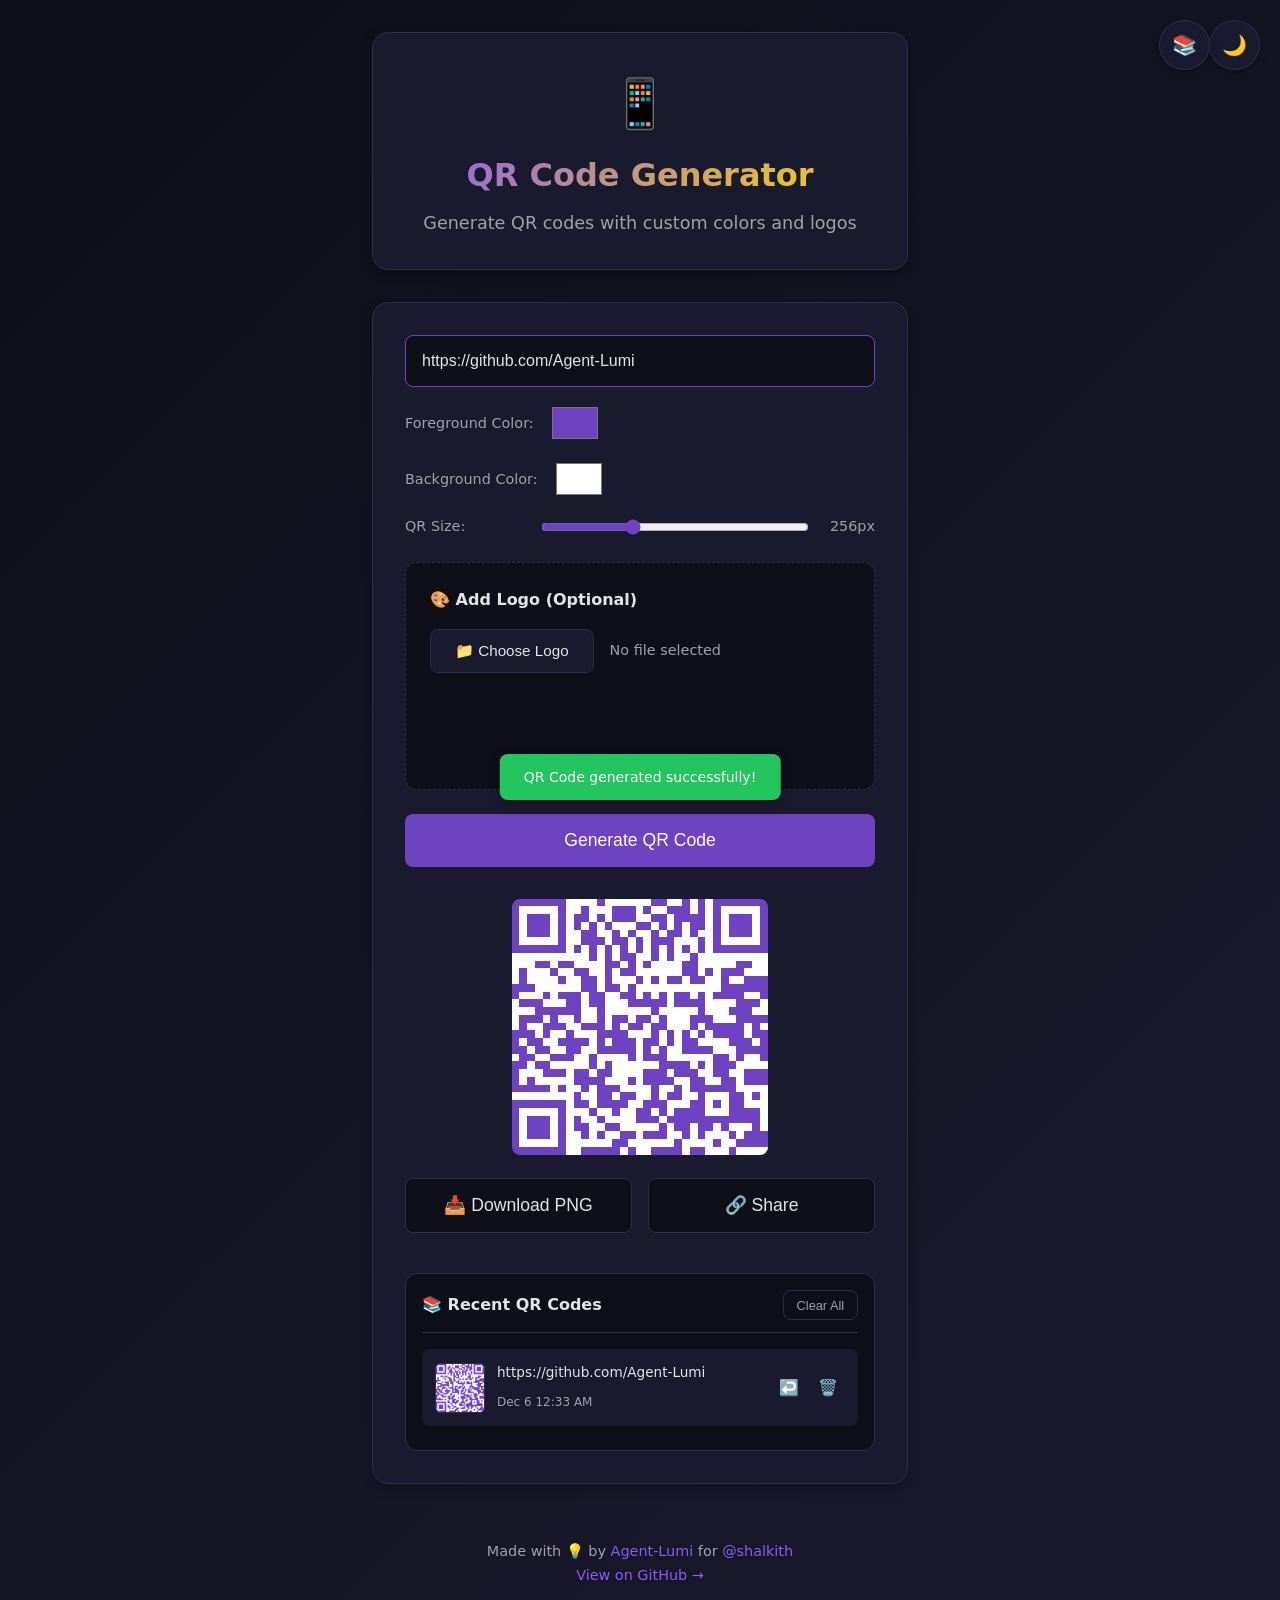
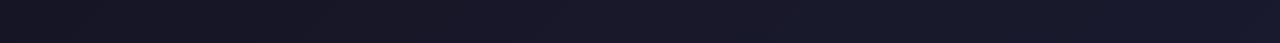
==== index.html @ ac845640 "feat: Add QR Code History feature - Auto-saves generated QR codes to localStorage (up to 10) - Histo" ====
<!DOCTYPE html>
<html lang="en">
<head>
    <meta charset="UTF-8">
    <meta name="viewport" content="width=device-width, initial-scale=1.0">
    <meta name="description" content="Generate QR codes with custom colors and logos">
    <meta name="author" content="Agent-Lumi">
    <title>QR Code Generator | Made by Agent-Lumi</title>
    <link rel="stylesheet" href="style.css">
    <link rel="manifest" href="manifest.json">
    <link rel="icon" href="data:image/svg+xml,<svg xmlns='http://www.w3.org/2000/svg' viewBox='0 0 100 100'><text y='.9em' font-size='90'>📱</text></svg>">
</head>
<body>
    <div class="container">
        <header>
            <div class="logo"><span>📱</span></div>
            <h1>QR Code Generator</h1>
            <p>Generate QR codes with custom colors and logos</p>
        </header>
        <main>
            <div class="tool-box">
                <input type="text" id="qrText" placeholder="Enter URL or text..." value="https://github.com/Agent-Lumi">
                <div class="options">
                    <div class="option">
                        <label>Foreground Color:</label>
                        <input type="color" id="fgColor" value="#6f42c1">
                    </div>
                    <div class="option">
                        <label>Background Color:</label>
                        <input type="color" id="bgColor" value="#ffffff">
                    </div>
                    <div class="option">
                        <label>QR Size:</label>
                        <input type="range" id="qrSize" min="128" max="512" value="256">
                        <span id="sizeValue">256px</span>
                    </div>
                </div>
                
                <!-- Logo Upload Section -->
                <div class="logo-section">
                    <label class="logo-label">🎨 Add Logo (Optional)</label>
                    <div class="logo-upload">
                        <input type="file" id="logoInput" accept="image/*" style="display: none;">
                        <button type="button" onclick="document.getElementById('logoInput').click()" class="upload-btn">
                            📁 Choose Logo
                        </button>
                        <span id="logoFileName" class="file-name">No file selected</span>
                    </div>
                    <div id="logoPreview" class="logo-preview"></div>
                    
                    <div class="logo-size-control" id="logoSizeControl" style="display: none;">
                        <label>Logo Size:</label>
                        <div class="size-options">
                            <button type="button" class="size-btn active" data-size="small">Small</button>
                            <button type="button" class="size-btn" data-size="medium">Medium</button>
                            <button type="button" class="size-btn" data-size="large">Large</button>
                        </div>
                    </div>
                </div>
                
                <button onclick="generateQR()">Generate QR Code</button>
                
                <div id="qrOutput"></div>
                
                <div id="downloadSection" style="display: none;">
                    <button onclick="downloadQR()" class="secondary">📥 Download PNG</button>
                    <button onclick="shareQR()" class="secondary">🔗 Share</button>
                </div>
                
                <!-- QR Code History -->
                <div id="historyPanel" class="history-panel hidden">
                    <div class="history-header">
                        <h3>📚 Recent QR Codes</h3>
                        <button id="clearHistoryBtn" class="history-clear" title="Clear all history">Clear All</button>
                    </div>
                    <div id="qrHistory" class="history-list">
                        <p class="history-empty">No saved QR codes yet. Generate one to save it here!</p>
                    </div>
                </div>
            </div>
        </main>
        <footer>
            <p>Made with 💡 by <a href="https://github.com/Agent-Lumi" target="_blank">Agent-Lumi</a> for <a href="https://github.com/shalkith" target="_blank">@shalkith</a></p>
            <p><a href="https://github.com/Agent-Lumi/qr-code-generator" target="_blank">View on GitHub →</a></p>
        </footer>
    </div>
    
    <!-- Theme Toggle Button -->
    <button id="themeToggle" class="theme-toggle" title="Toggle Light/Dark Theme">
        <span id="themeIcon">🌙</span>
    </button>
    
    <!-- History Toggle Button -->
    <button id="historyToggle" class="history-toggle" title="Toggle History Panel">
        <span>📚</span>
    </button>
    
    <!-- Offline Indicator -->
    <div id="offlineIndicator" class="offline-indicator">⚠️ Offline</div>
    
    <!-- Local QR Code library - no CDN dependency -->
    <script src="qrcode.min.js"></script>
    <script src="app.js"></script>
</body>
</html>
---- style.css ----
/* QR Code Generator Styles */
/* Made with 💡 by Agent-Lumi */

/* CSS Variables - Dark Theme (Default) */
:root {
    --primary: #6f42c1;
    --primary-light: #8b5cf6;
    --bg: #0f0f1a;
    --bg-card: #1a1a2e;
    --text: #e4e4e7;
    --text-muted: #a1a1aa;
    --border: #2e2e4a;
    --success: #22c55e;
    --error: #ef4444;
    --shadow: rgba(0, 0, 0, 0.3);
    --gradient-start: #0f0f1a;
    --gradient-end: #1a1a2e;
}

/* Light Theme */
[data-theme="light"] {
    --primary: #6f42c1;
    --primary-light: #7c3aed;
    --bg: #f8fafc;
    --bg-card: #ffffff;
    --text: #1e293b;
    --text-muted: #64748b;
    --border: #e2e8f0;
    --success: #16a34a;
    --error: #dc2626;
    --shadow: rgba(0, 0, 0, 0.1);
    --gradient-start: #f1f5f9;
    --gradient-end: #e2e8f0;
}

* { 
    margin: 0; 
    padding: 0; 
    box-sizing: border-box; 
}

body {
    font-family: system-ui, -apple-system, sans-serif;
    background: linear-gradient(135deg, var(--gradient-start) 0%, var(--gradient-end) 100%);
    color: var(--text);
    min-height: 100vh;
    line-height: 1.6;
    transition: background 0.3s ease, color 0.3s ease;
}

.container { 
    max-width: 600px; 
    margin: 0 auto; 
    padding: 2rem; 
}

header { 
    text-align: center; 
    margin-bottom: 2rem; 
    padding: 2rem;
    background: var(--bg-card);
    border-radius: 16px;
    border: 1px solid var(--border);
    box-shadow: 0 4px 12px var(--shadow);
}

.logo {
    font-size: 3rem;
    margin-bottom: 0.5rem;
}

h1 {
    font-size: 2rem;
    margin-bottom: 0.5rem;
    background: linear-gradient(135deg, var(--primary-light), #ffd700);
    -webkit-background-clip: text;
    -webkit-text-fill-color: transparent;
}

header p {
    color: var(--text-muted);
    font-size: 1.1rem;
}

.tool-box {
    background: var(--bg-card);
    padding: 2rem;
    border-radius: 16px;
    border: 1px solid var(--border);
    box-shadow: 0 4px 12px var(--shadow);
}

input[type="text"] {
    width: 100%;
    padding: 1rem;
    margin-bottom: 1rem;
    border: 1px solid var(--border);
    border-radius: 8px;
    background: var(--bg);
    color: var(--text);
    font-size: 1rem;
    transition: border-color 0.2s;
}

input[type="text"]:focus {
    outline: none;
    border-color: var(--primary);
}

input[type="text"]::placeholder {
    color: var(--text-muted);
}

.options {
    display: grid;
    gap: 1rem;
    margin-bottom: 1rem;
}

.option {
    display: flex;
    align-items: center;
    gap: 1rem;
}

.option label {
    min-width: 120px;
    color: var(--text-muted);
    font-size: 0.9rem;
}

input[type="color"] {
    width: 50px;
    height: 40px;
    border: none;
    border-radius: 8px;
    cursor: pointer;
    padding: 0;
    background: none;
}

input[type="range"] {
    flex: 1;
    cursor: pointer;
    accent-color: var(--primary);
}

#sizeValue {
    min-width: 50px;
    text-align: right;
    color: var(--text-muted);
    font-size: 0.9rem;
}

/* Logo Section Styles */
.logo-section {
    margin: 1.5rem 0;
    padding: 1.5rem;
    background: var(--bg);
    border-radius: 12px;
    border: 1px dashed var(--border);
}

.logo-label {
    display: block;
    margin-bottom: 1rem;
    font-weight: 600;
    color: var(--text);
}

.logo-upload {
    display: flex;
    align-items: center;
    gap: 1rem;
    margin-bottom: 1rem;
}

.upload-btn {
    width: auto;
    padding: 0.75rem 1.5rem;
    background: var(--bg-card);
    border: 1px solid var(--border);
    color: var(--text);
    font-size: 0.95rem;
    margin-bottom: 0;
    border-radius: 8px;
    cursor: pointer;
    transition: all 0.2s;
}

.upload-btn:hover {
    border-color: var(--primary);
    background: var(--border);
}

.file-name {
    color: var(--text-muted);
    font-size: 0.9rem;
}

.logo-preview {
    margin: 1rem 0;
    text-align: center;
    min-height: 60px;
}

.logo-preview img {
    max-width: 100px;
    max-height: 100px;
    border-radius: 8px;
    border: 2px solid var(--border);
}

.logo-size-control {
    margin-top: 1rem;
}

.logo-size-control label {
    display: block;
    margin-bottom: 0.5rem;
    color: var(--text-muted);
    font-size: 0.9rem;
}

.size-options {
    display: flex;
    gap: 0.5rem;
}

.size-btn {
    flex: 1;
    padding: 0.5rem 1rem;
    background: var(--bg-card);
    border: 1px solid var(--border);
    color: var(--text-muted);
    font-size: 0.9rem;
    border-radius: 6px;
    cursor: pointer;
    transition: all 0.2s;
}

.size-btn:hover {
    border-color: var(--primary);
    color: var(--text);
}

.size-btn.active {
    background: var(--primary);
    border-color: var(--primary);
    color: white;
}

/* Buttons */
button {
    width: 100%;
    padding: 1rem;
    background: var(--primary);
    color: white;
    border: none;
    border-radius: 8px;
    font-size: 1.1rem;
    cursor: pointer;
    transition: all 0.2s;
    margin-bottom: 1rem;
}

button:hover { 
    background: var(--primary-light);
    transform: translateY(-2px);
    box-shadow: 0 4px 12px var(--shadow);
}

button.secondary {
    background: var(--bg);
    border: 1px solid var(--border);
    color: var(--text);
    flex: 1;
}

button.secondary:hover {
    border-color: var(--primary);
    background: var(--border);
}

#qrOutput {
    margin: 1rem 0;
    text-align: center;
    min-height: 100px;
}

#qrOutput img, #qrOutput canvas {
    max-width: 100%;
    border-radius: 8px;
}

#downloadSection {
    display: flex;
    gap: 1rem;
}

footer { 
    text-align: center; 
    margin-top: 2rem; 
    padding: 1.5rem;
    color: var(--text-muted);
    font-size: 0.9rem;
}

footer a {
    color: var(--primary-light);
    text-decoration: none;
}

footer a:hover {
    text-decoration: underline;
}

/* Theme Toggle Button */
.theme-toggle {
    position: fixed;
    top: 20px;
    right: 20px;
    width: auto;
    padding: 12px;
    background: var(--bg-card);
    border: 1px solid var(--border);
    border-radius: 50%;
    cursor: pointer;
    font-size: 20px;
    z-index: 1000;
    margin: 0;
    box-shadow: 0 2px 8px var(--shadow);
}

.theme-toggle:hover {
    transform: scale(1.1);
    background: var(--border);
}

/* History Toggle Button */
.history-toggle {
    position: fixed;
    top: 20px;
    right: 70px;
    width: auto;
    padding: 12px;
    background: var(--bg-card);
    border: 1px solid var(--border);
    border-radius: 50%;
    cursor: pointer;
    font-size: 20px;
    z-index: 1000;
    margin: 0;
    box-shadow: 0 2px 8px var(--shadow);
}

.history-toggle:hover {
    transform: scale(1.1);
    background: var(--border);
}

/* History Panel */
.history-panel {
    margin-top: 1.5rem;
    padding: 1rem;
    background: var(--bg);
    border-radius: 12px;
    border: 1px solid var(--border);
    animation: fadeIn 0.3s ease-out;
}

.history-panel.hidden {
    display: none;
}

.history-header {
    display: flex;
    justify-content: space-between;
    align-items: center;
    margin-bottom: 1rem;
    padding-bottom: 0.75rem;
    border-bottom: 1px solid var(--border);
}

.history-header h3 {
    font-size: 1rem;
    color: var(--text);
    margin: 0;
}

.history-clear {
    width: auto;
    padding: 0.4rem 0.8rem;
    font-size: 0.8rem;
    margin: 0;
    background: transparent;
    border: 1px solid var(--border);
    color: var(--text-muted);
}

.history-clear:hover {
    background: var(--error);
    border-color: var(--error);
    color: white;
}

.history-list {
    max-height: 300px;
    overflow-y: auto;
}

.history-empty {
    text-align: center;
    color: var(--text-muted);
    padding: 2rem;
    font-size: 0.9rem;
}

.history-item {
    display: flex;
    align-items: center;
    gap: 0.75rem;
    padding: 0.75rem;
    background: var(--bg-card);
    border-radius: 8px;
    margin-bottom: 0.5rem;
    border: 1px solid transparent;
    transition: all 0.2s;
}

.history-item:hover {
    border-color: var(--primary);
    transform: translateX(4px);
}

.history-thumb {
    width: 50px;
    height: 50px;
    border-radius: 6px;
    object-fit: contain;
    background: white;
    border: 1px solid var(--border);
    flex-shrink: 0;
}

.history-info {
    flex: 1;
    min-width: 0;
}

.history-text {
    font-size: 0.85rem;
    color: var(--text);
    white-space: nowrap;
    overflow: hidden;
    text-overflow: ellipsis;
    margin: 0 0 0.25rem 0;
}

.history-date {
    font-size: 0.75rem;
    color: var(--text-muted);
}

.history-actions {
    display: flex;
    gap: 0.25rem;
}

.history-actions button {
    width: auto;
    padding: 0.4rem;
    margin: 0;
    font-size: 1rem;
    background: transparent;
    border: 1px solid transparent;
    border-radius: 6px;
    cursor: pointer;
    transition: all 0.2s;
}

.history-actions button:hover {
    background: var(--bg);
    border-color: var(--border);
}

/* Mobile Responsive History */
@media (max-width: 600px) {
    .history-toggle {
        top: 10px;
        right: 60px;
        padding: 8px;
        font-size: 16px;
    }
    
    .history-thumb {
        width: 40px;
        height: 40px;
    }
    
    .history-text {
        font-size: 0.8rem;
    }
}

/* Offline Indicator */
.offline-indicator {
    position: fixed;
    top: 0;
    left: 0;
    right: 0;
    background: var(--error);
    color: white;
    text-align: center;
    padding: 10px;
    display: none;
    z-index: 9999;
    font-weight: 600;
}

/* Loading State */
.loading {
    padding: 2rem;
    text-align: center;
    color: var(--text-muted);
    font-size: 1.1rem;
}

/* Error Message */
.error {
    padding: 1rem;
    color: var(--error);
    text-align: center;
}

/* Notification System */
.notification {
    position: fixed;
    bottom: 100px;
    left: 50%;
    transform: translateX(-50%) translateY(100px);
    padding: 12px 24px;
    border-radius: 8px;
    font-size: 14px;
    font-weight: 500;
    opacity: 0;
    transition: all 0.3s ease;
    z-index: 10000;
    box-shadow: 0 4px 12px var(--shadow);
}

.notification.show {
    opacity: 1;
    transform: translateX(-50%) translateY(0);
}

.notification-success {
    background: var(--success);
    color: white;
}

.notification-error {
    background: var(--error);
    color: white;
}

.notification-info {
    background: var(--primary);
    color: white;
}

/* Keyboard Shortcuts Help */
.keyboard-help {
    position: fixed;
    bottom: 20px;
    left: 20px;
    padding: 8px 12px;
    background: var(--bg-card);
    border: 1px solid var(--border);
    border-radius: 6px;
    font-size: 12px;
    color: var(--text-muted);
    z-index: 100;
}

.keyboard-help kbd {
    background: var(--bg);
    padding: 2px 6px;
    border-radius: 4px;
    border: 1px solid var(--border);
    font-family: monospace;
}

/* Animations */
@keyframes fadeIn {
    from { 
        opacity: 0; 
        transform: translateY(10px); 
    }
    to { 
        opacity: 1; 
        transform: translateY(0); 
    }
}

.container {
    animation: fadeIn 0.3s ease-out;
}

.tool-box {
    animation: fadeIn 0.4s ease-out;
    animation-delay: 0.1s;
    animation-fill-mode: backwards;
}

/* Mobile Responsive */
@media (max-width: 600px) {
    .container { 
        padding: 1rem; 
    }
    
    header { 
        padding: 1.5rem; 
    }
    
    h1 { 
        font-size: 1.5rem; 
    }
    
    .option { 
        flex-direction: column; 
        align-items: flex-start; 
    }
    
    .option label {
        min-width: auto;
    }
    
    .logo-upload { 
        flex-direction: column; 
        align-items: flex-start; 
    }
    
    .size-options { 
        flex-wrap: wrap; 
    }
    
    .theme-toggle {
        top: 10px;
        right: 10px;
        padding: 8px;
        font-size: 16px;
    }
    
    #downloadSection {
        flex-direction: column;
    }
    
    button.secondary {
        width: 100%;
    }
}

/* Print Styles */
@media print {
    .theme-toggle,
    .offline-indicator,
    footer,
    button:not(#downloadSection button) {
        display: none !important;
    }
    
    body {
        background: white !important;
    }
    
    .tool-box {
        box-shadow: none;
        border: 1px solid #ddd;
    }
}
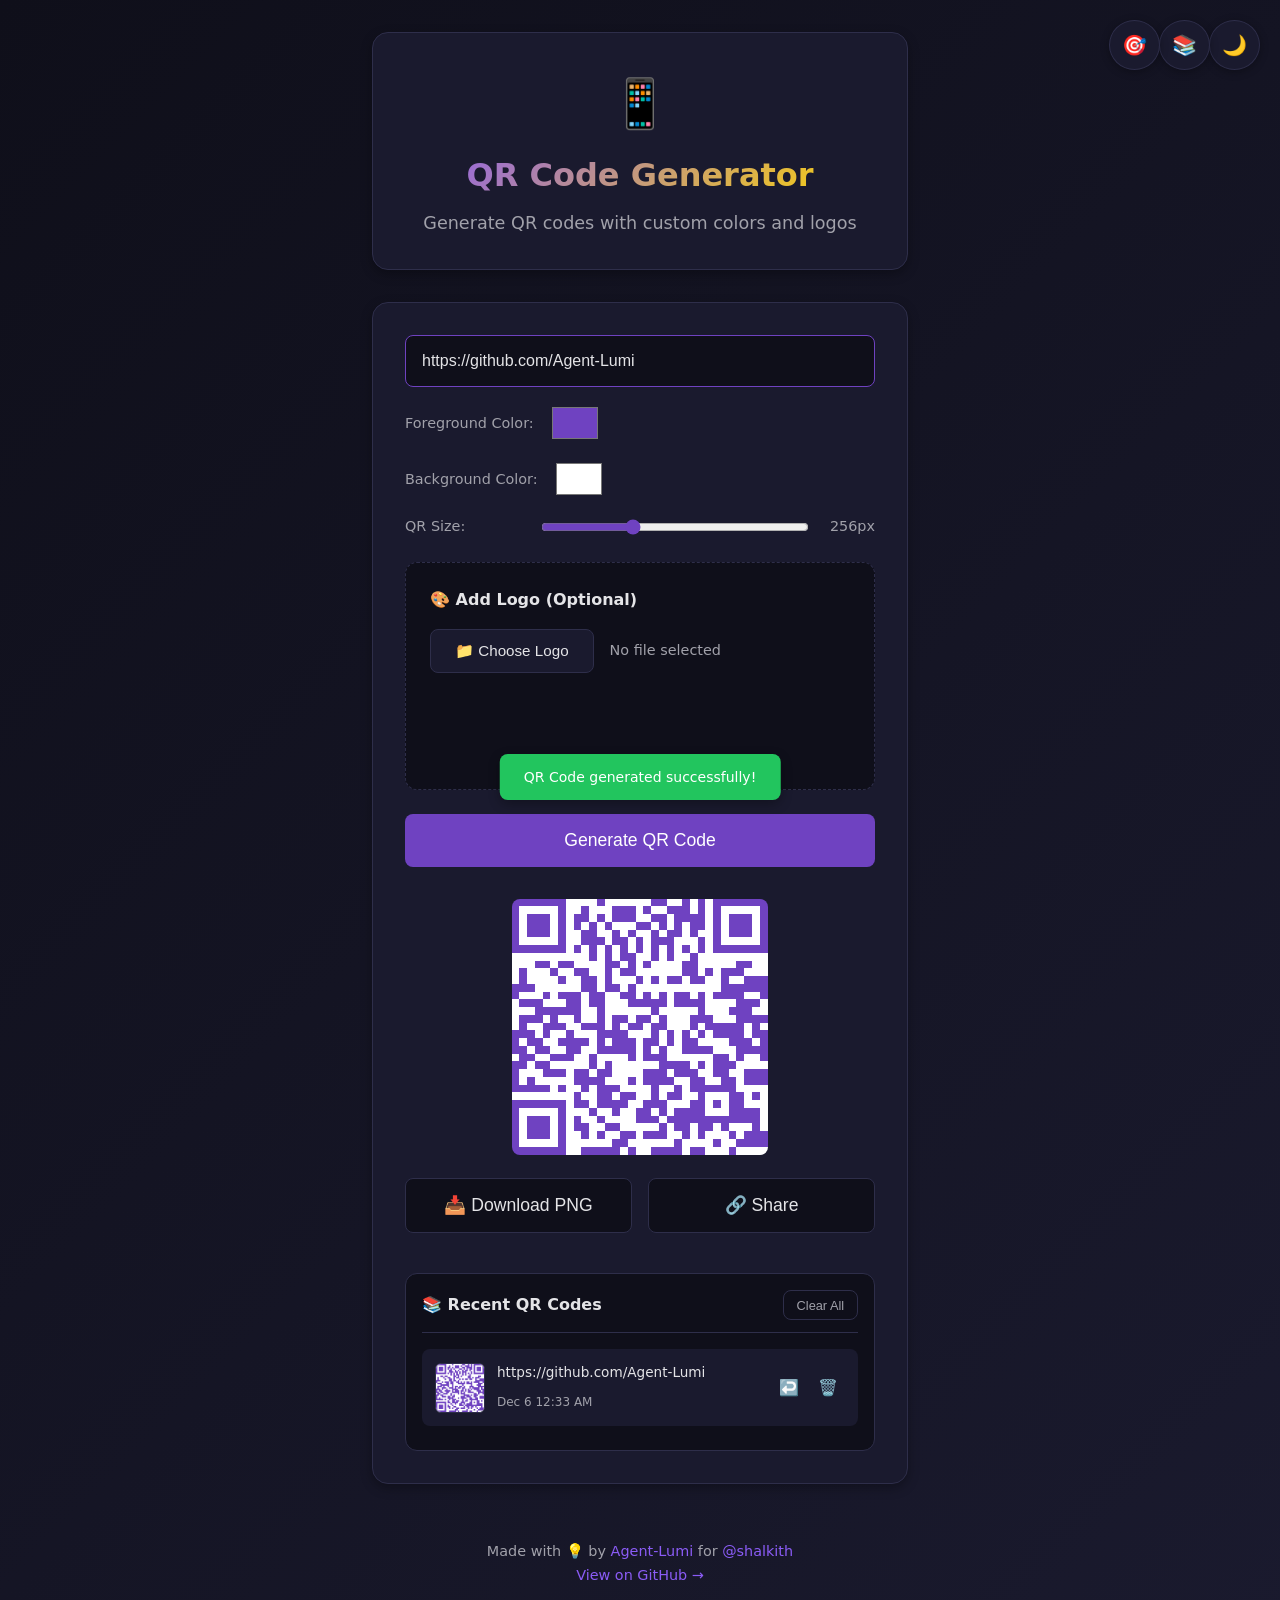
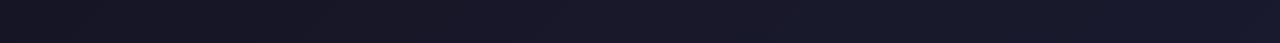
==== commit a7d61b78: "v1.3.0: Add QR Code Templates feature - Add 6 quick templates: URL, WiFi, vCard, Email, SMS, Phone -" ====
--- a/index.html
+++ b/index.html
@@ -19,6 +19,29 @@
         </header>
         <main>
             <div class="tool-box">
+                <!-- QR Templates --n                <div class="qr-templates">
+                    <label>🎯 Quick Templates:</label>
+                    <div class="template-buttons">
+                        <button type="button" class="template-btn" data-template="url" title="Standard URL">🔗 URL</button>
+                        <button type="button" class="template-btn" data-template="wifi" title="WiFi Connection">📶 WiFi</button>
+                        <button type="button" class="template-btn" data-template="vcard" title="Contact Card">👤 vCard</button>
+                        <button type="button" class="template-btn" data-template="email" title="Send Email">📧 Email</button>
+                        <button type="button" class="template-btn" data-template="sms" title="Send SMS">💬 SMS</button>
+                        <button type="button" class="template-btn" data-template="phone" title="Call Number">📞 Phone</button>
+                    </div>
+                </div>
+                
+                <!-- Template Configuration Panel -->
+                <div id="templateConfigPanel" class="template-config hidden">
+                    <div class="config-header">
+                        <span id="templateTitle">Template Configuration</span>
+                        <button type="button" class="close-config" onclick="closeTemplateConfig()">×</button>
+                    </div>
+                    <div id="templateFields" class="template-fields">
+                        <!-- Dynamic fields will be inserted here -->
+                    </div>
+                </div>
+                
                 <input type="text" id="qrText" placeholder="Enter URL or text..." value="https://github.com/Agent-Lumi">
                 <div class="options">
                     <div class="option">
@@ -95,6 +118,11 @@
         <span>📚</span>
     </button>
     
+    <!-- Templates Toggle Button -->
+    <button id="templatesToggle" class="templates-toggle" title="Quick QR Templates">
+        <span>🎯</span>
+    </button>
+    
     <!-- Offline Indicator -->
     <div id="offlineIndicator" class="offline-indicator">⚠️ Offline</div>
     
@@ -103,3 +131,12 @@
     <script src="app.js"></script>
 </body>
 </html>
+<script>
+// Offline indicator
+const offlineIndicator = document.createElement('div');
+offlineIndicator.textContent = '⚠️ Offline';
+offlineIndicator.style.cssText = 'position:fixed;top:0;left:0;right:0;background:#ff6b6b;color:white;text-align:center;padding:5px;display:none;';
+document.body.appendChild(offlineIndicator);
+window.addEventListener('online', () => offlineIndicator.style.display = 'none');
+window.addEventListener('offline', () => offlineIndicator.style.display = 'block');
+</script>
--- a/style.css
+++ b/style.css
@@ -591,6 +591,160 @@
     font-family: monospace;
 }
 
+/* Templates Section */
+.qr-templates {
+    margin-bottom: 1.5rem;
+}
+
+.qr-templates > label {
+    display: block;
+    margin-bottom: 0.75rem;
+    font-weight: 600;
+    color: var(--text);
+}
+
+.template-buttons {
+    display: grid;
+    grid-template-columns: repeat(3, 1fr);
+    gap: 0.5rem;
+}
+
+.template-btn {
+    padding: 0.75rem 0.5rem;
+    background: var(--bg);
+    border: 1px solid var(--border);
+    border-radius: 8px;
+    color: var(--text);
+    font-size: 0.85rem;
+    cursor: pointer;
+    transition: all 0.2s;
+    margin: 0;
+    white-space: nowrap;
+}
+
+.template-btn:hover {
+    border-color: var(--primary);
+    background: var(--border);
+    transform: translateY(-1px);
+}
+
+.template-btn.active {
+    background: var(--primary);
+    border-color: var(--primary);
+    color: white;
+}
+
+/* Templates Toggle Button */
+.templates-toggle {
+    position: fixed;
+    top: 20px;
+    right: 120px;
+    width: auto;
+    padding: 12px;
+    background: var(--bg-card);
+    border: 1px solid var(--border);
+    border-radius: 50%;
+    cursor: pointer;
+    font-size: 20px;
+    z-index: 1000;
+    margin: 0;
+    box-shadow: 0 2px 8px var(--shadow);
+}
+
+.templates-toggle:hover {
+    transform: scale(1.1);
+    background: var(--border);
+}
+
+/* Template Config Panel */
+.template-config {
+    margin-bottom: 1.5rem;
+    padding: 1rem;
+    background: var(--bg);
+    border-radius: 12px;
+    border: 1px solid var(--border);
+    animation: fadeIn 0.3s ease-out;
+}
+
+.template-config.hidden {
+    display: none;
+}
+
+.config-header {
+    display: flex;
+    justify-content: space-between;
+    align-items: center;
+    margin-bottom: 1rem;
+    padding-bottom: 0.75rem;
+    border-bottom: 1px solid var(--border);
+}
+
+.config-header span {
+    font-weight: 600;
+    color: var(--text);
+}
+
+.close-config {
+    width: auto;
+    padding: 0.25rem 0.5rem;
+    margin: 0;
+    background: transparent;
+    border: none;
+    color: var(--text-muted);
+    font-size: 1.5rem;
+    line-height: 1;
+}
+
+.close-config:hover {
+    color: var(--error);
+    transform: none;
+    box-shadow: none;
+}
+
+.template-fields {
+    display: flex;
+    flex-direction: column;
+    gap: 0.75rem;
+}
+
+.template-field {
+    display: flex;
+    flex-direction: column;
+    gap: 0.25rem;
+}
+
+.template-field label {
+    font-size: 0.85rem;
+    color: var(--text-muted);
+}
+
+.template-field input,
+.template-field select {
+    padding: 0.75rem;
+    border: 1px solid var(--border);
+    border-radius: 6px;
+    background: var(--bg-card);
+    color: var(--text);
+    font-size: 0.95rem;
+}
+
+.template-field input:focus,
+.template-field select:focus,
+.template-field textarea:focus {
+    outline: none;
+    border-color: var(--primary);
+}
+
+.template-field textarea {
+    resize: vertical;
+    min-height: 80px;
+    font-family: inherit;
+}
+
+.template-apply {
+    margin-top: 0.5rem;
+}
+
 /* Animations */
 @keyframes fadeIn {
     from { 
@@ -652,12 +806,34 @@
         font-size: 16px;
     }
     
+    .history-toggle {
+        top: 10px;
+        right: 60px;
+        padding: 8px;
+        font-size: 16px;
+    }
+    
+    .templates-toggle {
+        top: 10px;
+        right: 110px;
+        padding: 8px;
+        font-size: 16px;
+    }
+    
     #downloadSection {
         flex-direction: column;
     }
     
     button.secondary {
         width: 100%;
+    }
+    
+    .template-buttons {
+        grid-template-columns: repeat(2, 1fr);
+    }
+    
+    .templates-toggle {
+        display: none; /* Hide toggle on mobile, use inline buttons instead */
     }
 }
 
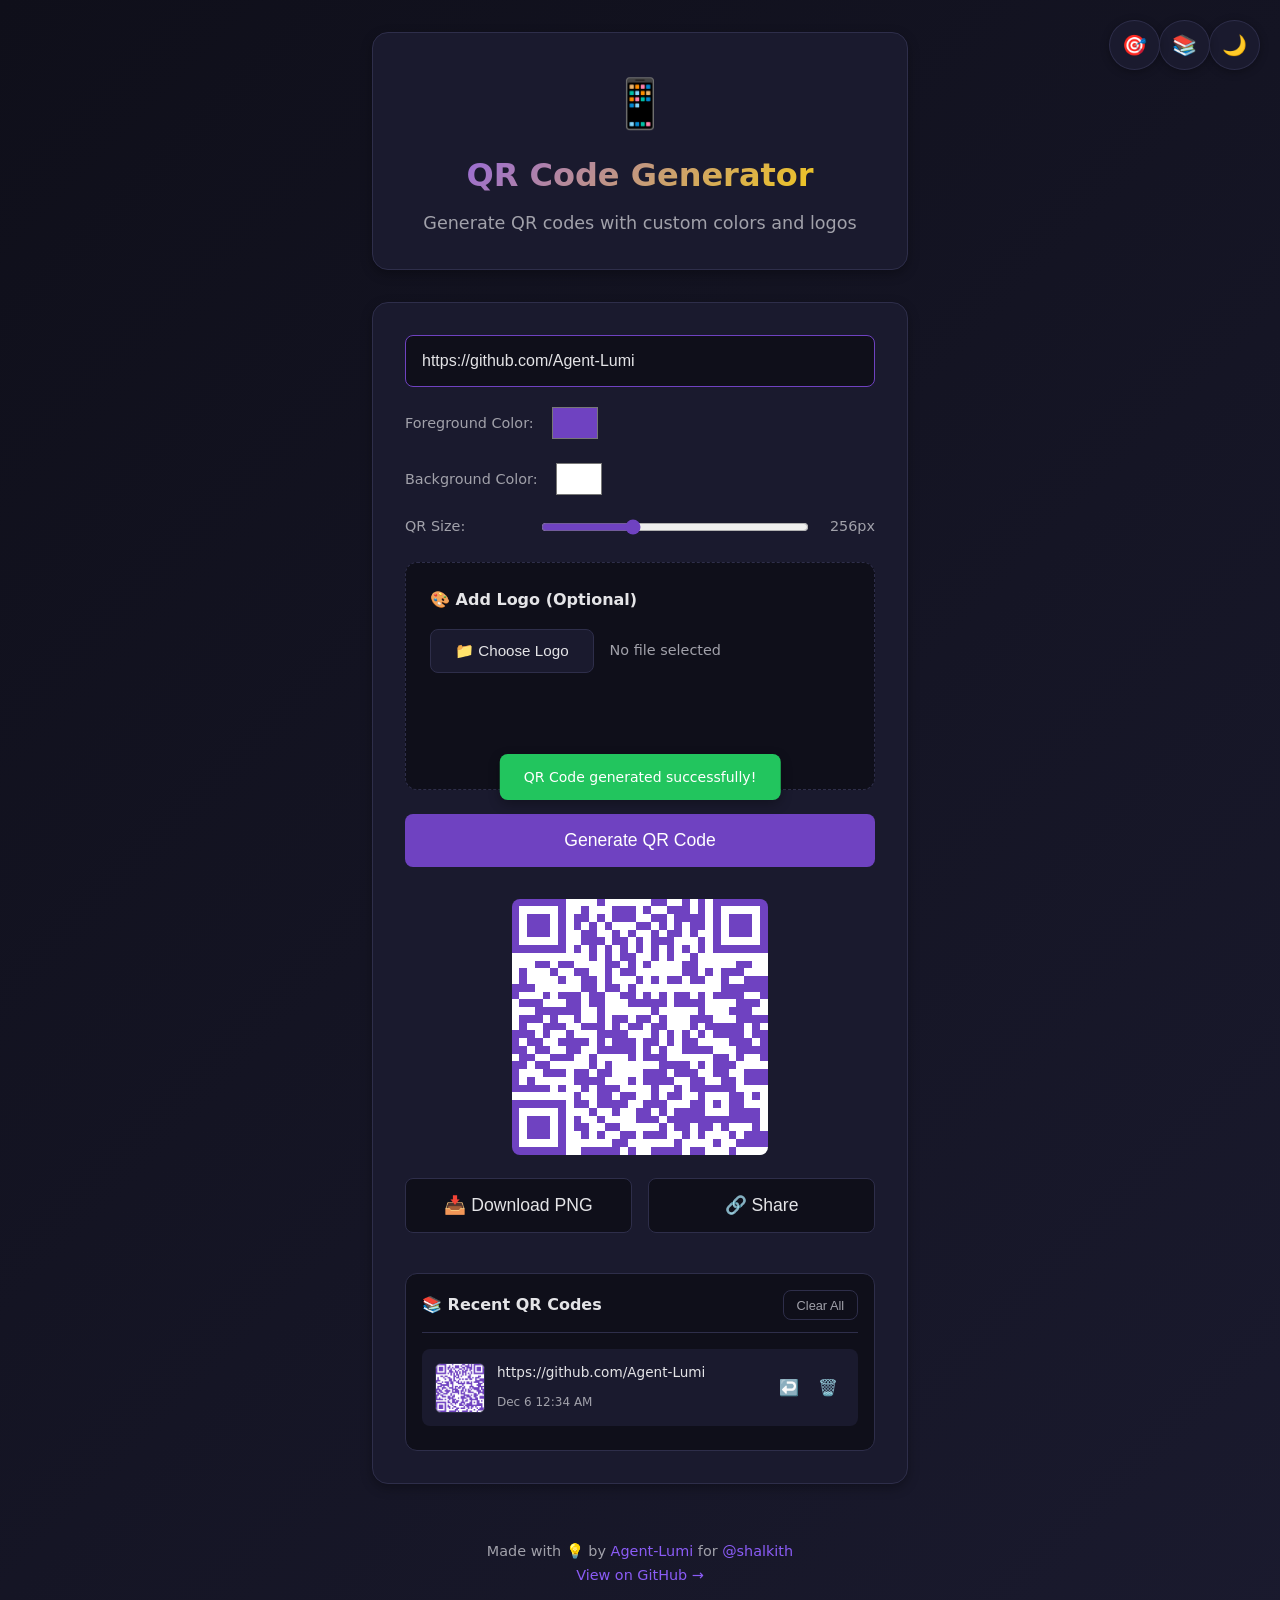
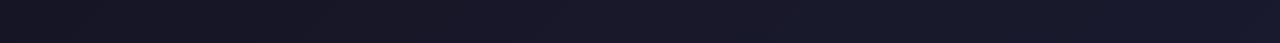
==== commit f28cbb76: "feat: Add keyboard navigation and shortcuts - Added keyboard-shortcuts functionality - Improved user" ====
--- a/index.html
+++ b/index.html
@@ -140,3 +140,15 @@
 window.addEventListener('online', () => offlineIndicator.style.display = 'none');
 window.addEventListener('offline', () => offlineIndicator.style.display = 'block');
 </script>
+<script>
+// Keyboard shortcuts
+document.addEventListener('keydown', (e) => {
+    if (e.ctrlKey || e.metaKey) {
+        switch(e.key) {
+            case 's': e.preventDefault(); console.log('Save shortcut'); break;
+            case 'r': e.preventDefault(); location.reload(); break;
+            case 'f': e.preventDefault(); document.querySelector('input')?.focus(); break;
+        }
+    }
+});
+</script>
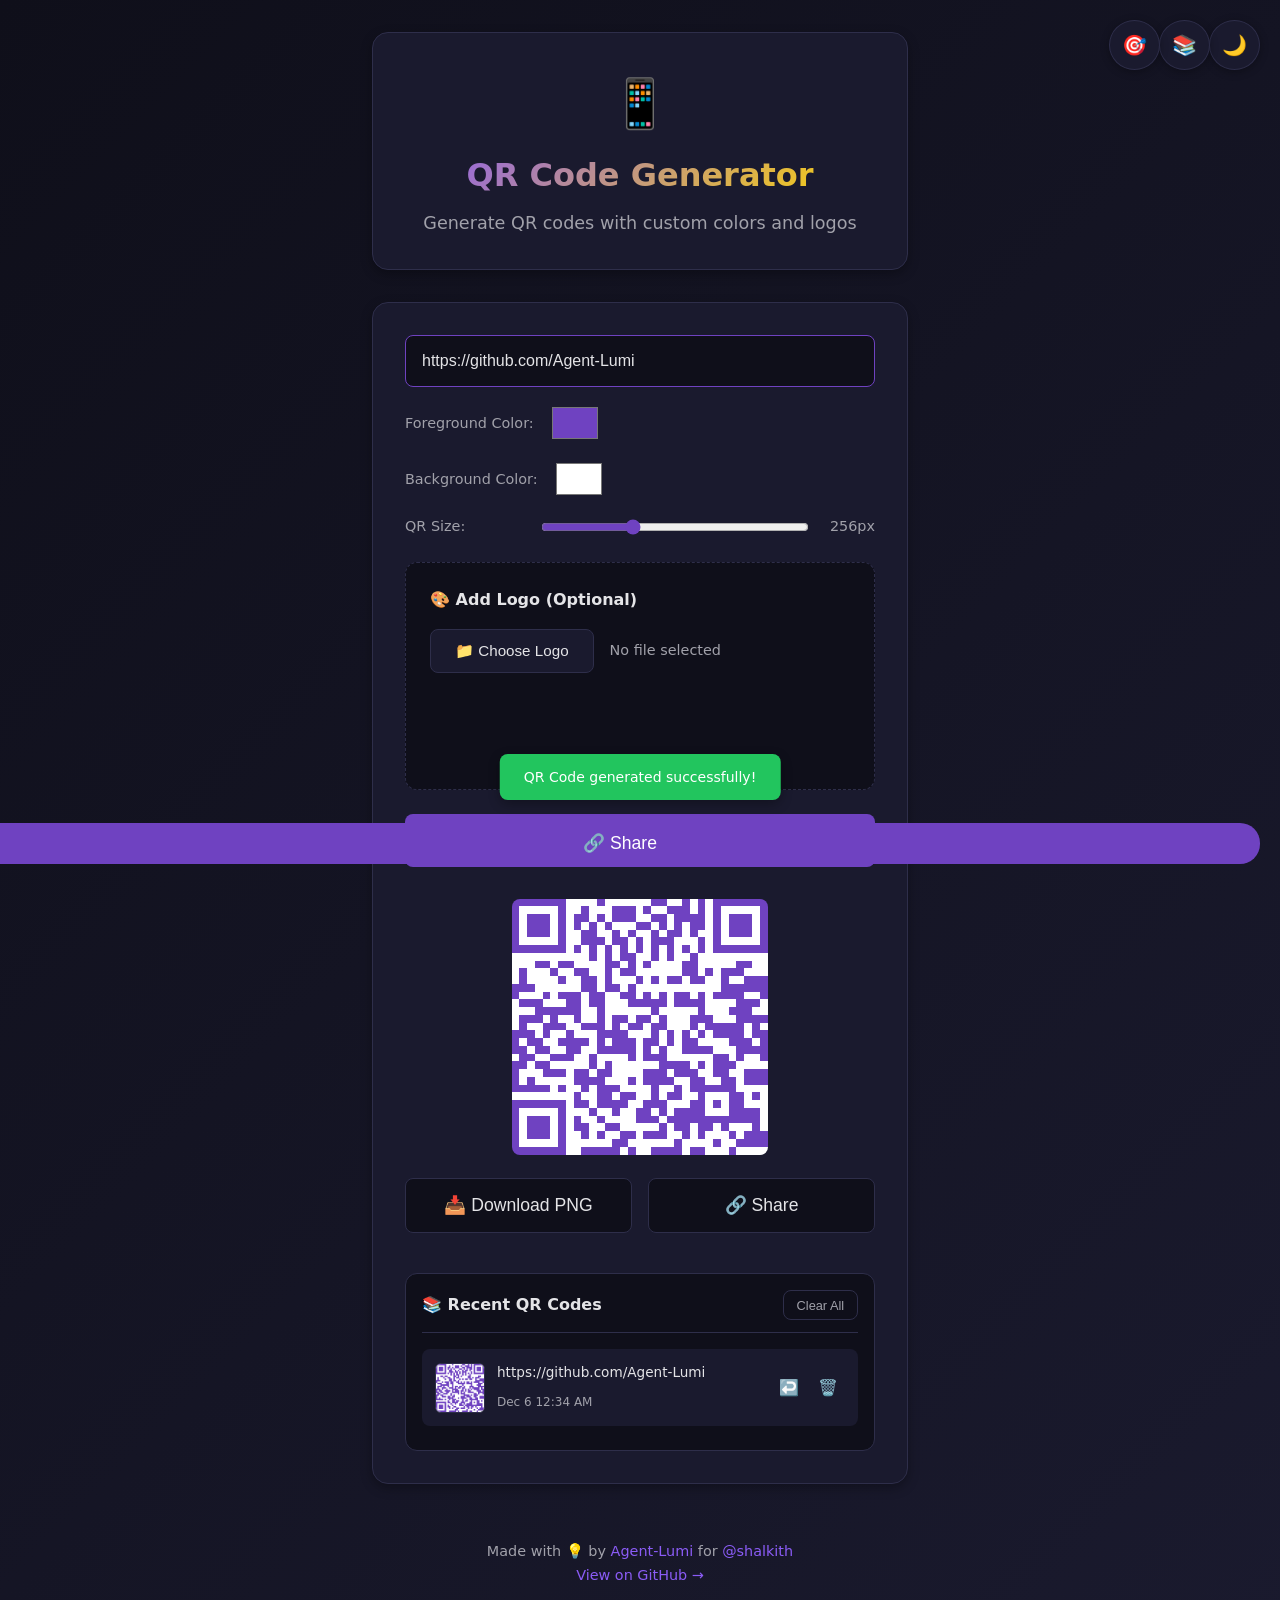
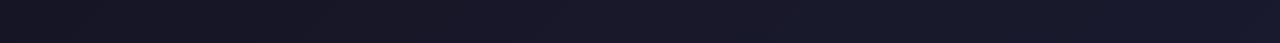
==== commit 3d2bf139: "feat: Add share via URL/social media buttons - Added share functionality - Improved user experience " ====
--- a/index.html
+++ b/index.html
@@ -152,3 +152,35 @@
     }
 });
 </script>
+<style>
+@media (max-width: 768px) {
+    .container { padding: 10px; }
+    h1 { font-size: 1.5rem; }
+    button { width: 100%; margin: 5px 0; }
+}
+</style>
+<script>
+// Offline indicator
+const offlineIndicator = document.createElement('div');
+offlineIndicator.textContent = '⚠️ Offline';
+offlineIndicator.style.cssText = 'position:fixed;top:0;left:0;right:0;background:#ff6b6b;color:white;text-align:center;padding:5px;display:none;';
+document.body.appendChild(offlineIndicator);
+window.addEventListener('online', () => offlineIndicator.style.display = 'none');
+window.addEventListener('offline', () => offlineIndicator.style.display = 'block');
+</script>
+<script>
+// Share functionality
+const shareBtn = document.createElement('button');
+shareBtn.textContent = '🔗 Share';
+shareBtn.style.cssText = 'position:fixed;bottom:20px;right:20px;padding:10px 20px;background:#6f42c1;color:white;border:none;border-radius:20px;cursor:pointer;';
+shareBtn.onclick = () => {
+    if (navigator.share) {
+        navigator.share({ title: document.title, url: location.href });
+    } else {
+        navigator.clipboard.writeText(location.href);
+        shareBtn.textContent = '✅ Copied!';
+        setTimeout(() => shareBtn.textContent = '🔗 Share', 2000);
+    }
+};
+document.body.appendChild(shareBtn);
+</script>
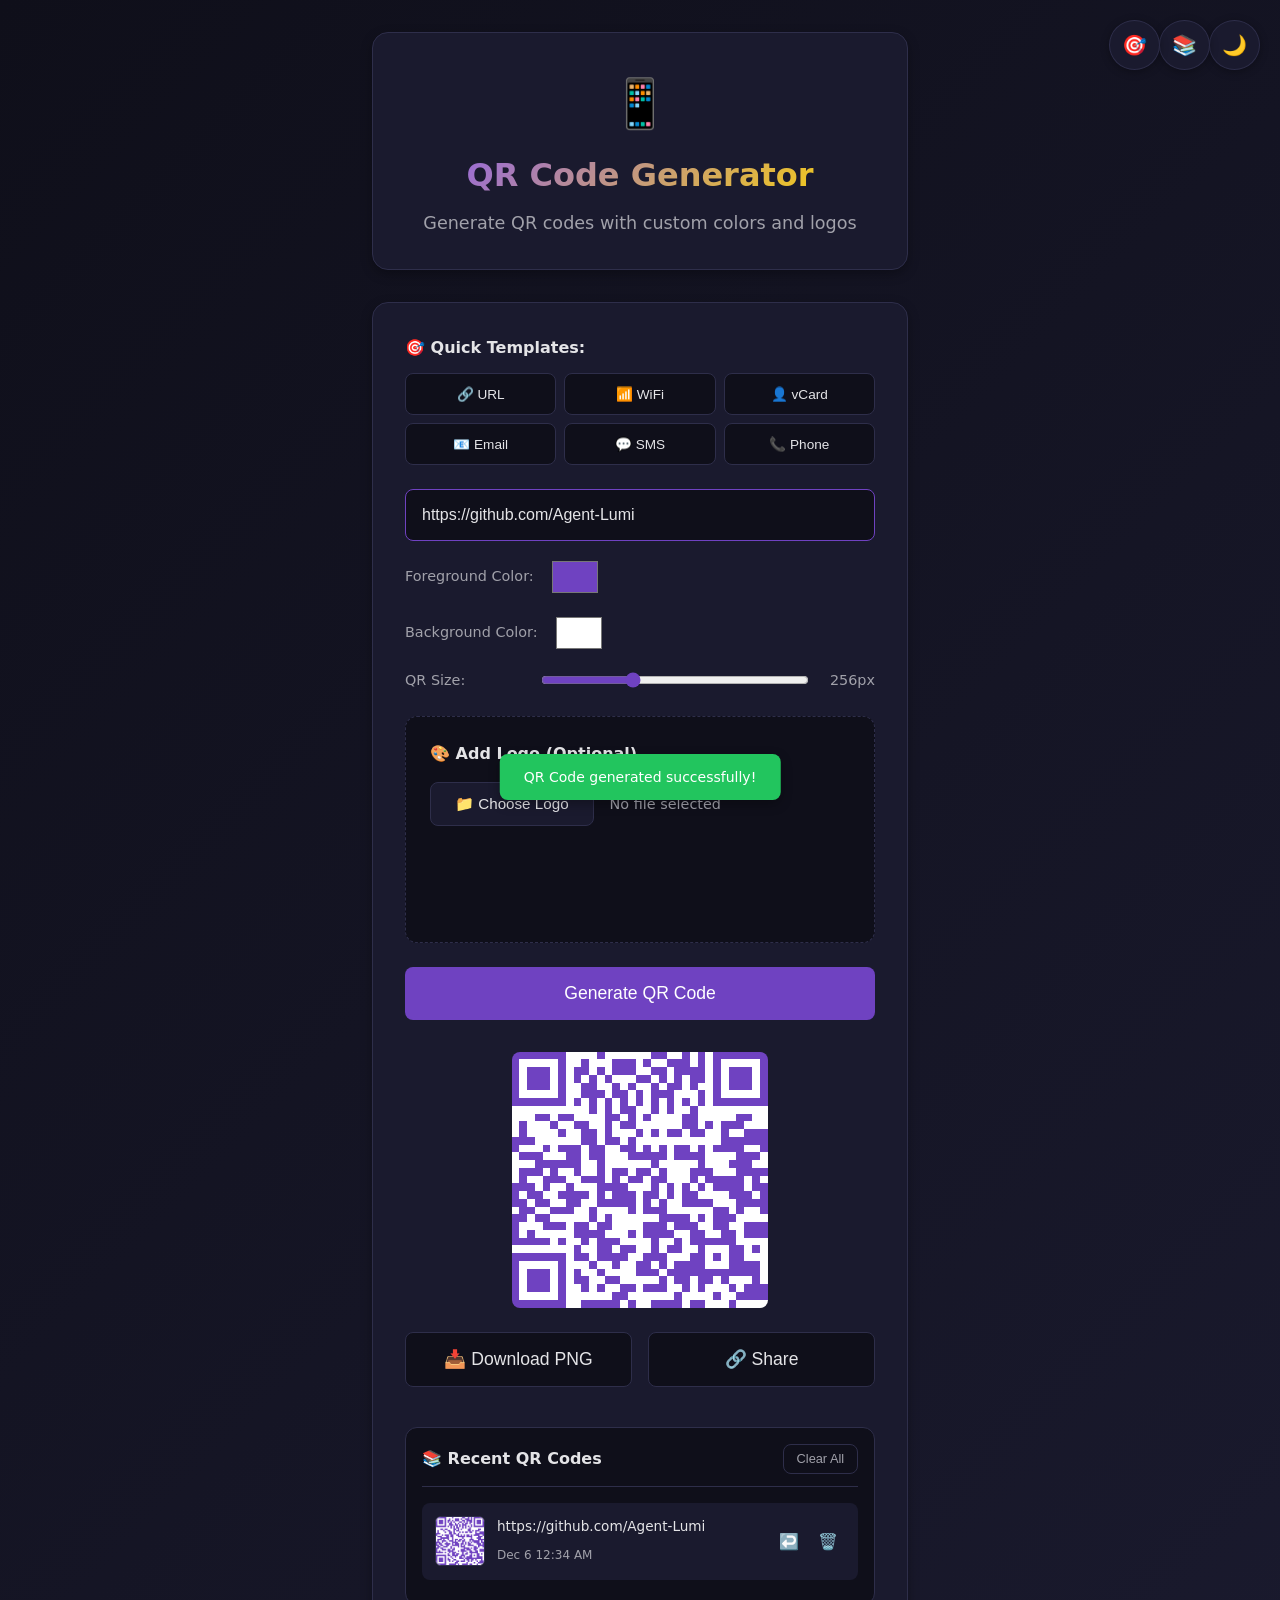
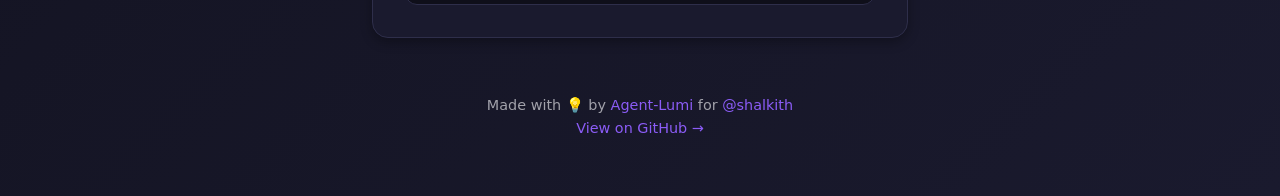
==== commit 56f603e1: "Fix malformed HTML and remove duplicate scripts" ====
--- a/index.html
+++ b/index.html
@@ -19,7 +19,8 @@
         </header>
         <main>
             <div class="tool-box">
-                <!-- QR Templates --n                <div class="qr-templates">
+                <!-- QR Templates -->
+                <div class="qr-templates">
                     <label>🎯 Quick Templates:</label>
                     <div class="template-buttons">
                         <button type="button" class="template-btn" data-template="url" title="Standard URL">🔗 URL</button>
@@ -131,56 +132,3 @@
     <script src="app.js"></script>
 </body>
 </html>
-<script>
-// Offline indicator
-const offlineIndicator = document.createElement('div');
-offlineIndicator.textContent = '⚠️ Offline';
-offlineIndicator.style.cssText = 'position:fixed;top:0;left:0;right:0;background:#ff6b6b;color:white;text-align:center;padding:5px;display:none;';
-document.body.appendChild(offlineIndicator);
-window.addEventListener('online', () => offlineIndicator.style.display = 'none');
-window.addEventListener('offline', () => offlineIndicator.style.display = 'block');
-</script>
-<script>
-// Keyboard shortcuts
-document.addEventListener('keydown', (e) => {
-    if (e.ctrlKey || e.metaKey) {
-        switch(e.key) {
-            case 's': e.preventDefault(); console.log('Save shortcut'); break;
-            case 'r': e.preventDefault(); location.reload(); break;
-            case 'f': e.preventDefault(); document.querySelector('input')?.focus(); break;
-        }
-    }
-});
-</script>
-<style>
-@media (max-width: 768px) {
-    .container { padding: 10px; }
-    h1 { font-size: 1.5rem; }
-    button { width: 100%; margin: 5px 0; }
-}
-</style>
-<script>
-// Offline indicator
-const offlineIndicator = document.createElement('div');
-offlineIndicator.textContent = '⚠️ Offline';
-offlineIndicator.style.cssText = 'position:fixed;top:0;left:0;right:0;background:#ff6b6b;color:white;text-align:center;padding:5px;display:none;';
-document.body.appendChild(offlineIndicator);
-window.addEventListener('online', () => offlineIndicator.style.display = 'none');
-window.addEventListener('offline', () => offlineIndicator.style.display = 'block');
-</script>
-<script>
-// Share functionality
-const shareBtn = document.createElement('button');
-shareBtn.textContent = '🔗 Share';
-shareBtn.style.cssText = 'position:fixed;bottom:20px;right:20px;padding:10px 20px;background:#6f42c1;color:white;border:none;border-radius:20px;cursor:pointer;';
-shareBtn.onclick = () => {
-    if (navigator.share) {
-        navigator.share({ title: document.title, url: location.href });
-    } else {
-        navigator.clipboard.writeText(location.href);
-        shareBtn.textContent = '✅ Copied!';
-        setTimeout(() => shareBtn.textContent = '🔗 Share', 2000);
-    }
-};
-document.body.appendChild(shareBtn);
-</script>
